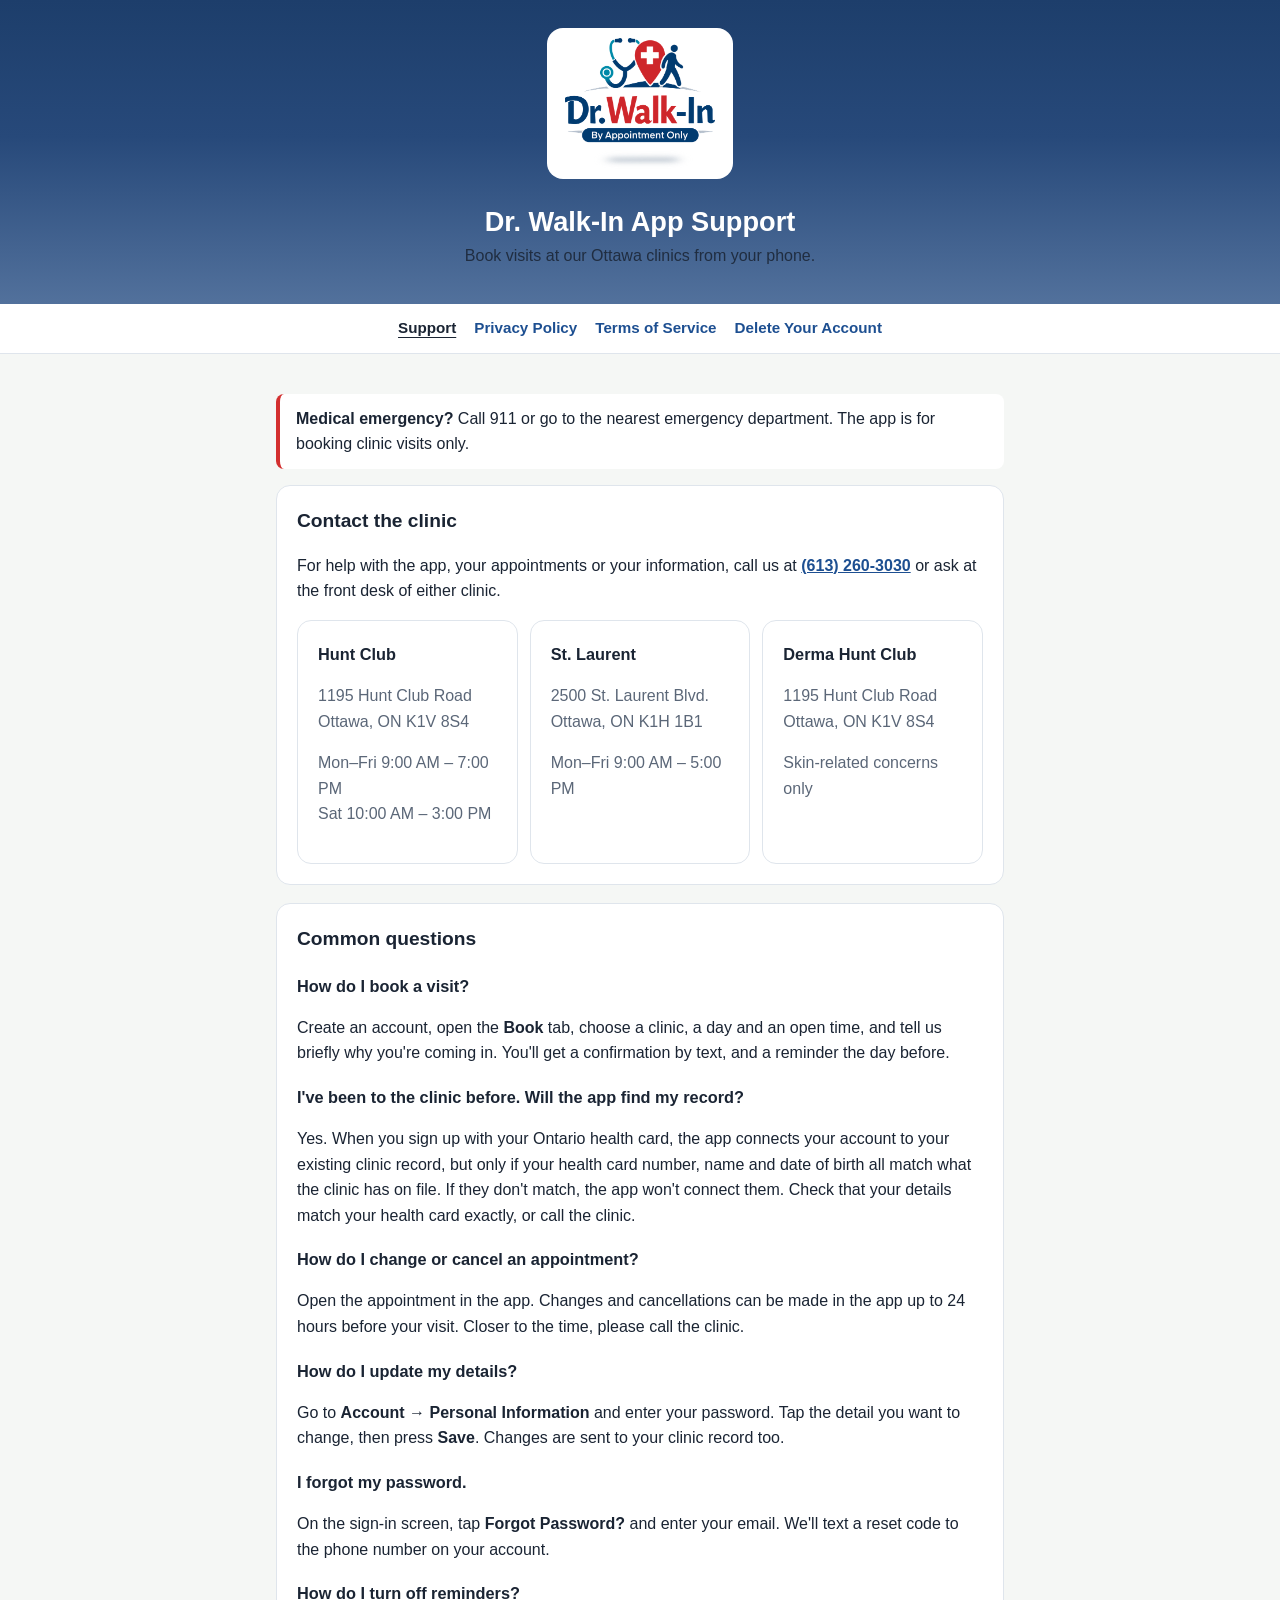
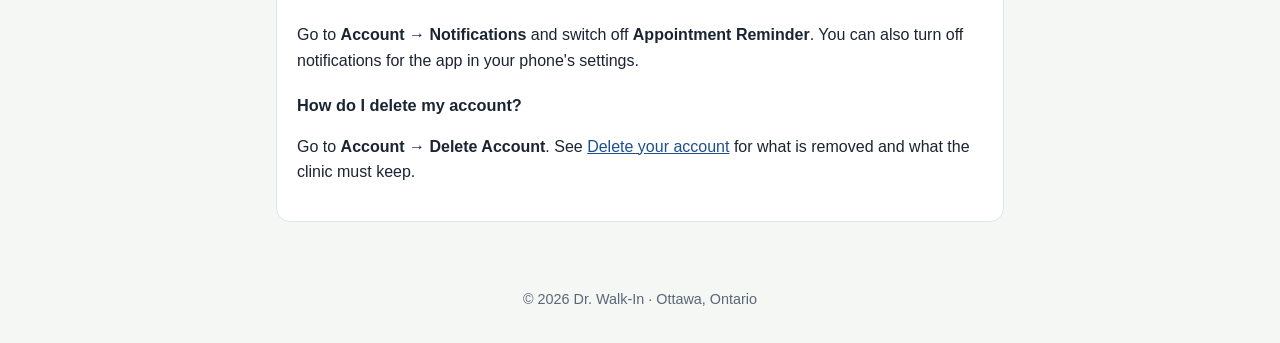
==== index.html @ 5c7dd504 "Add the store listing kit, public web pages, and accurate legal text store/: App Store Connect and G" ====
<!doctype html>
<html lang="en">
<head>
  <meta charset="utf-8">
  <meta name="viewport" content="width=device-width, initial-scale=1">
  <title>Dr. Walk-In App Support</title>
  <meta name="description" content="Help with the Dr. Walk-In app: booking, your account, and contacting the clinic.">
  <link rel="icon" href="favicon.png">
  <link rel="stylesheet" href="style.css">
</head>
<body>
  <header>
    <div class="brand"><img src="logo.png" alt="Dr. Walk-In, by appointment only"></div>
    <h1>Dr. Walk-In App Support</h1>
    <p>Book visits at our Ottawa clinics from your phone.</p>
  </header>
  <nav>
    <a href="index.html" aria-current="page">Support</a>
    <a href="privacy.html">Privacy Policy</a>
    <a href="terms.html">Terms of Service</a>
    <a href="delete-account.html">Delete Your Account</a>
  </nav>
  <main>
    <div class="callout">
      <strong>Medical emergency?</strong> Call 911 or go to the nearest emergency department. The app is for booking clinic visits only.
    </div>

    <div class="card">
      <h2>Contact the clinic</h2>
      <p>For help with the app, your appointments or your information, call us at <a href="tel:+16132603030"><strong>(613) 260-3030</strong></a> or ask at the front desk of either clinic.</p>
      <div class="locations">
        <div class="card">
          <h3>Hunt Club</h3>
          <p class="muted">1195 Hunt Club Road<br>Ottawa, ON K1V 8S4</p>
          <p class="muted">Mon–Fri 9:00 AM – 7:00 PM<br>Sat 10:00 AM – 3:00 PM</p>
        </div>
        <div class="card">
          <h3>St. Laurent</h3>
          <p class="muted">2500 St. Laurent Blvd.<br>Ottawa, ON K1H 1B1</p>
          <p class="muted">Mon–Fri 9:00 AM – 5:00 PM</p>
        </div>
        <div class="card">
          <h3>Derma Hunt Club</h3>
          <p class="muted">1195 Hunt Club Road<br>Ottawa, ON K1V 8S4</p>
          <p class="muted">Skin-related concerns only</p>
        </div>
      </div>
    </div>

    <div class="card">
      <h2>Common questions</h2>

      <h3>How do I book a visit?</h3>
      <p>Create an account, open the <strong>Book</strong> tab, choose a clinic, a day and an open time, and tell us briefly why you're coming in. You'll get a confirmation by text, and a reminder the day before.</p>

      <h3>I've been to the clinic before. Will the app find my record?</h3>
      <p>Yes. When you sign up with your Ontario health card, the app connects your account to your existing clinic record, but only if your health card number, name and date of birth all match what the clinic has on file. If they don't match, the app won't connect them. Check that your details match your health card exactly, or call the clinic.</p>

      <h3>How do I change or cancel an appointment?</h3>
      <p>Open the appointment in the app. Changes and cancellations can be made in the app up to 24 hours before your visit. Closer to the time, please call the clinic.</p>

      <h3>How do I update my details?</h3>
      <p>Go to <strong>Account → Personal Information</strong> and enter your password. Tap the detail you want to change, then press <strong>Save</strong>. Changes are sent to your clinic record too.</p>

      <h3>I forgot my password.</h3>
      <p>On the sign-in screen, tap <strong>Forgot Password?</strong> and enter your email. We'll text a reset code to the phone number on your account.</p>

      <h3>How do I turn off reminders?</h3>
      <p>Go to <strong>Account → Notifications</strong> and switch off <strong>Appointment Reminder</strong>. You can also turn off notifications for the app in your phone's settings.</p>

      <h3>How do I delete my account?</h3>
      <p>Go to <strong>Account → Delete Account</strong>. See <a href="delete-account.html">Delete your account</a> for what is removed and what the clinic must keep.</p>
    </div>
  </main>
  <footer>© 2026 Dr. Walk-In · Ottawa, Ontario</footer>
</body>
</html>
---- style.css ----
:root {
  --navy: #1d3e6b;
  --navy-soft: #27497a;
  --red: #d32f2f;
  --text: #1a2433;
  --muted: #5b6778;
  --line: #dfe5ec;
  --page: #f5f7f5;
  --card: #ffffff;
  --link: #1d4f91;
}

@media (prefers-color-scheme: dark) {
  :root {
    --text: #e8edf3;
    --muted: #a7b3c2;
    --line: #2c3a4d;
    --page: #0f1722;
    --card: #162131;
    --link: #8fb8ee;
  }
}

* { box-sizing: border-box; }

html { -webkit-text-size-adjust: 100%; }

body {
  margin: 0;
  background: var(--page);
  color: var(--text);
  font-family: -apple-system, BlinkMacSystemFont, "Segoe UI", Roboto, "Helvetica Neue", Arial, sans-serif;
  font-size: 16px;
  line-height: 1.6;
}

header {
  background: linear-gradient(180deg, #1d3e6b 0%, #27497a 45%, #52719c 100%);
  color: #fff;
  padding: 28px 16px 36px;
  text-align: center;
}

header .brand {
  display: inline-block;
  background: #fff;
  border-radius: 16px;
  padding: 10px 18px;
}

header .brand img { display: block; width: 150px; height: auto; }

header h1 { margin: 18px 0 4px; font-size: 1.7rem; line-height: 1.25; }
header p { margin: 0; opacity: 0.85; }

nav {
  display: flex;
  flex-wrap: wrap;
  justify-content: center;
  gap: 6px 18px;
  padding: 12px 16px;
  background: var(--card);
  border-bottom: 1px solid var(--line);
  font-size: 0.95rem;
}

nav a { color: var(--link); text-decoration: none; font-weight: 600; }
nav a[aria-current="page"] { color: var(--text); text-decoration: underline; text-underline-offset: 4px; }

main {
  max-width: 760px;
  margin: 0 auto;
  padding: 24px 16px 48px;
}

.card {
  background: var(--card);
  border: 1px solid var(--line);
  border-radius: 14px;
  padding: 20px;
  margin-bottom: 18px;
}

h2 { font-size: 1.2rem; margin: 28px 0 8px; color: var(--text); }
.card h2:first-child { margin-top: 0; }
h3 { font-size: 1.02rem; margin: 18px 0 4px; }

p, li { color: var(--text); }
.muted { color: var(--muted); }
.updated { color: var(--muted); font-style: italic; margin-top: 0; }

a { color: var(--link); }

ul, ol { padding-left: 1.3rem; }
li { margin: 4px 0; }

.callout {
  border-left: 4px solid var(--red);
  background: var(--card);
  padding: 12px 16px;
  border-radius: 8px;
  margin: 16px 0;
}

.locations { display: grid; grid-template-columns: repeat(auto-fit, minmax(220px, 1fr)); gap: 12px; }
.locations .card { margin: 0; }
.locations h3 { margin-top: 0; }

footer {
  text-align: center;
  color: var(--muted);
  font-size: 0.9rem;
  padding: 0 16px 32px;
}
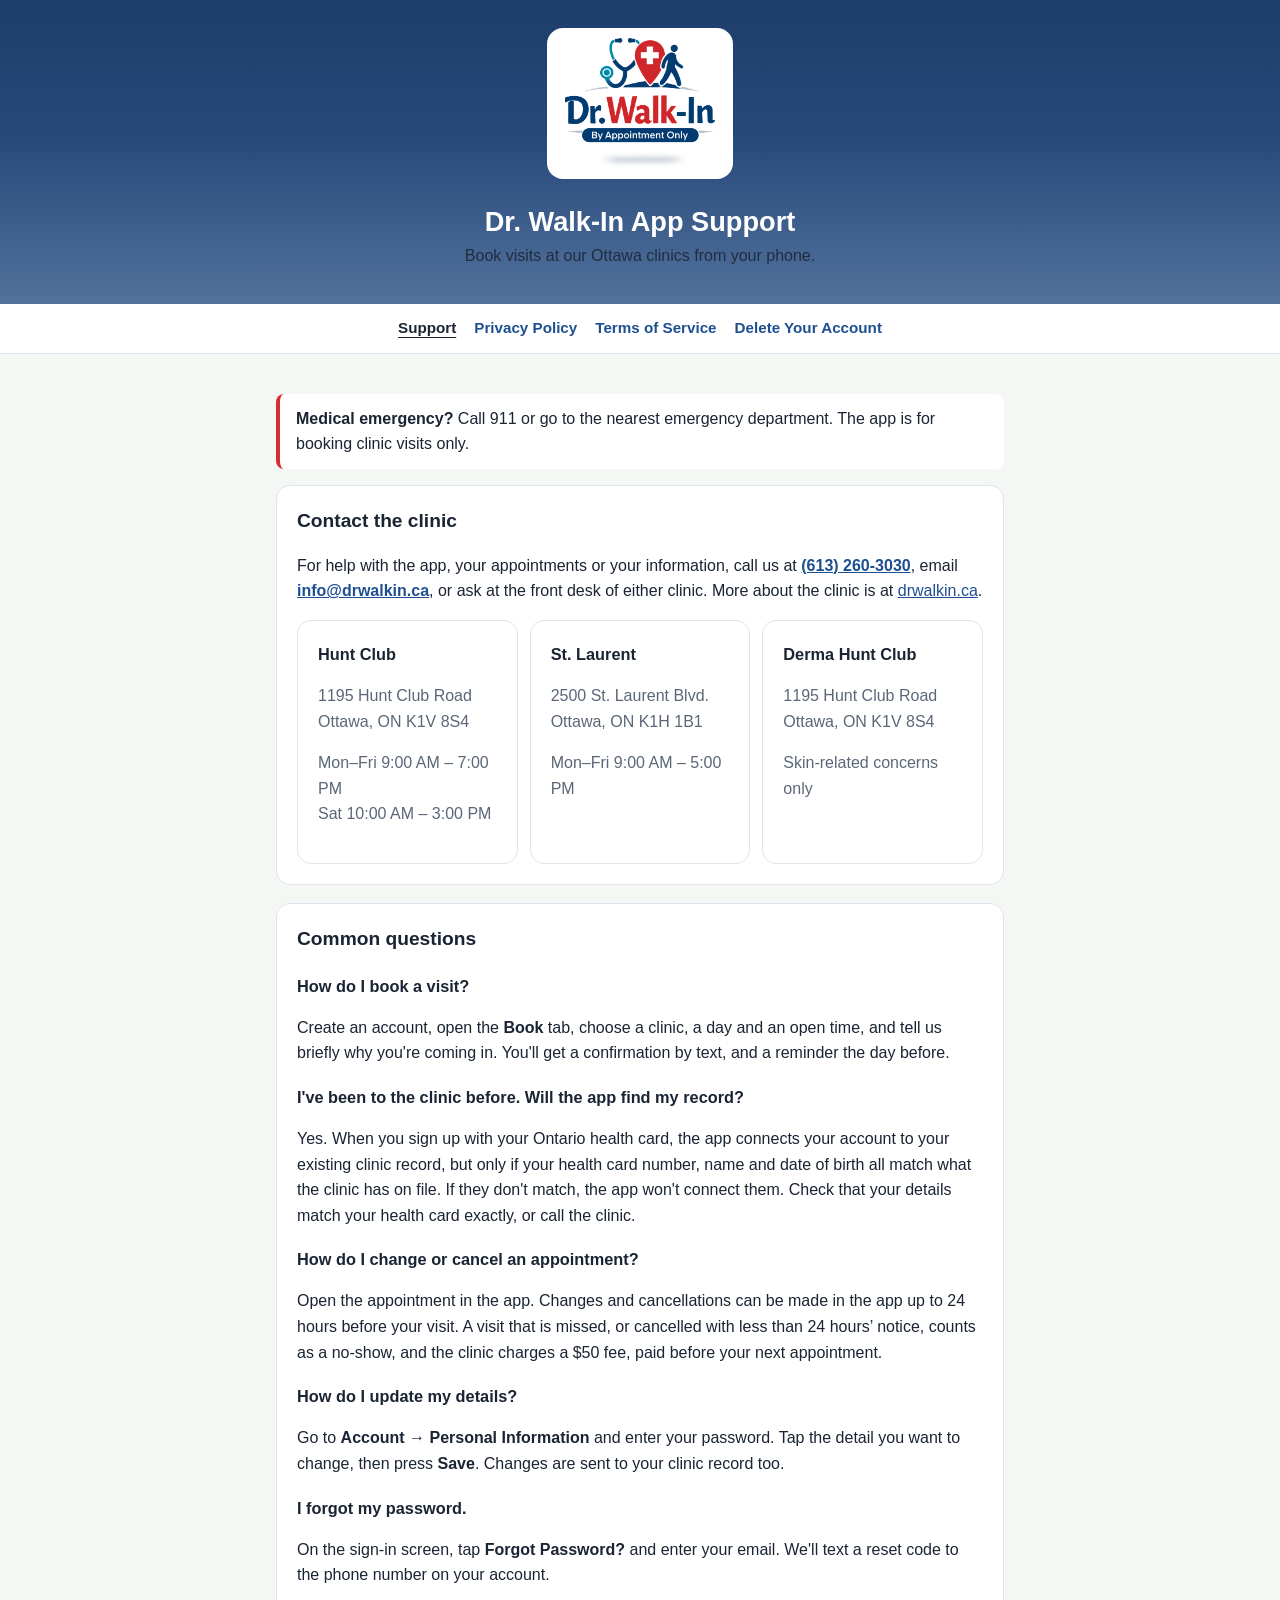
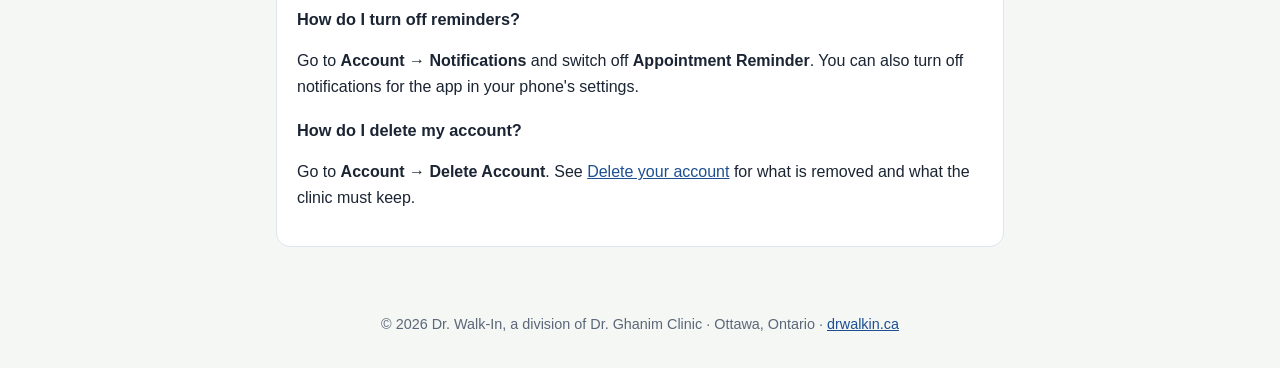
==== commit edbf1a56: "Use the clinic's own details from drwalkin.ca Contact email info@drwalkin.ca and "Dr. Walk-In, a div" ====
--- a/index.html
+++ b/index.html
@@ -27,7 +27,7 @@
 
     <div class="card">
       <h2>Contact the clinic</h2>
-      <p>For help with the app, your appointments or your information, call us at <a href="tel:+16132603030"><strong>(613) 260-3030</strong></a> or ask at the front desk of either clinic.</p>
+      <p>For help with the app, your appointments or your information, call us at <a href="tel:+16132603030"><strong>(613) 260-3030</strong></a>, email <a href="mailto:info@drwalkin.ca"><strong>info@drwalkin.ca</strong></a>, or ask at the front desk of either clinic. More about the clinic is at <a href="https://drwalkin.ca">drwalkin.ca</a>.</p>
       <div class="locations">
         <div class="card">
           <h3>Hunt Club</h3>
@@ -57,7 +57,7 @@
       <p>Yes. When you sign up with your Ontario health card, the app connects your account to your existing clinic record, but only if your health card number, name and date of birth all match what the clinic has on file. If they don't match, the app won't connect them. Check that your details match your health card exactly, or call the clinic.</p>
 
       <h3>How do I change or cancel an appointment?</h3>
-      <p>Open the appointment in the app. Changes and cancellations can be made in the app up to 24 hours before your visit. Closer to the time, please call the clinic.</p>
+      <p>Open the appointment in the app. Changes and cancellations can be made in the app up to 24 hours before your visit. A visit that is missed, or cancelled with less than 24 hours’ notice, counts as a no-show, and the clinic charges a $50 fee, paid before your next appointment.</p>
 
       <h3>How do I update my details?</h3>
       <p>Go to <strong>Account → Personal Information</strong> and enter your password. Tap the detail you want to change, then press <strong>Save</strong>. Changes are sent to your clinic record too.</p>
@@ -72,6 +72,6 @@
       <p>Go to <strong>Account → Delete Account</strong>. See <a href="delete-account.html">Delete your account</a> for what is removed and what the clinic must keep.</p>
     </div>
   </main>
-  <footer>© 2026 Dr. Walk-In · Ottawa, Ontario</footer>
+  <footer>© 2026 Dr. Walk-In, a division of Dr. Ghanim Clinic · Ottawa, Ontario · <a href="https://drwalkin.ca">drwalkin.ca</a></footer>
 </body>
 </html>
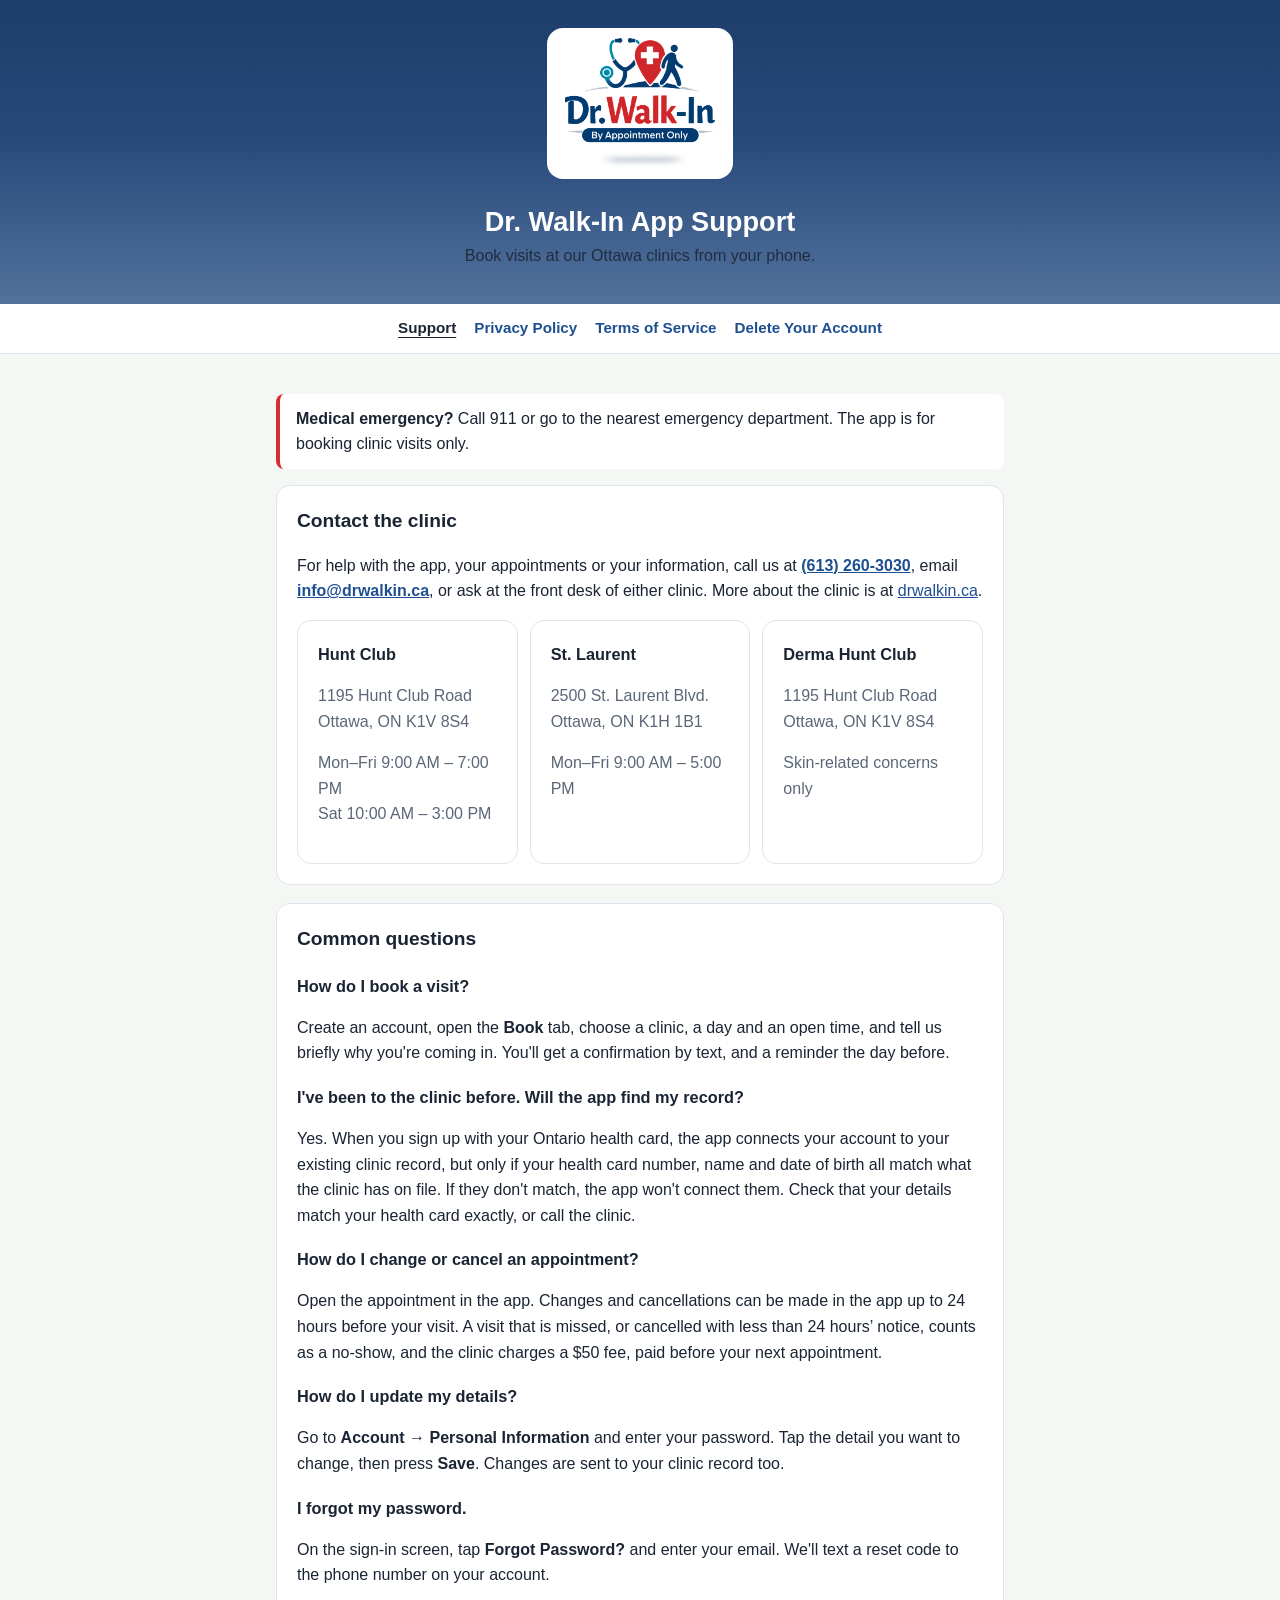
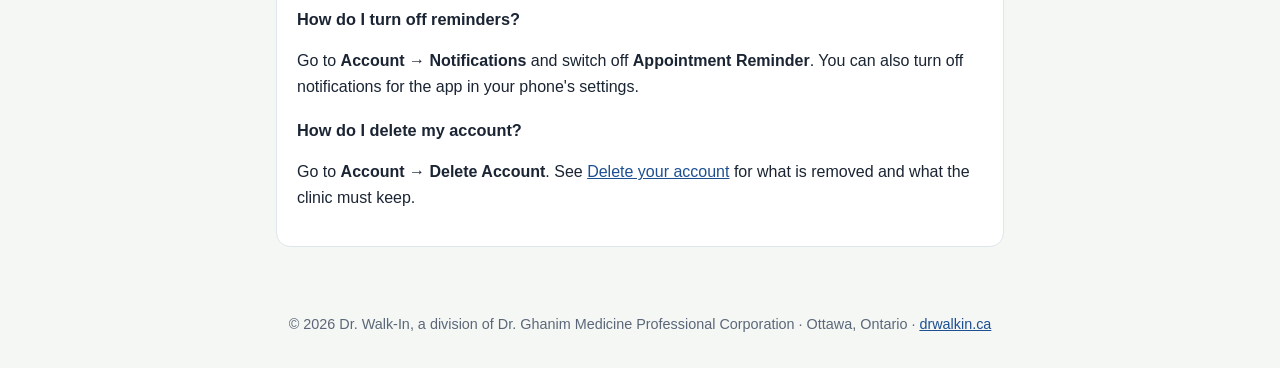
==== commit cc0b447c: "Use the clinic's legal name, and add the Apple and D-U-N-S guide Dr. Ghanim Medicine Professional Co" ====
--- a/index.html
+++ b/index.html
@@ -72,6 +72,6 @@
       <p>Go to <strong>Account → Delete Account</strong>. See <a href="delete-account.html">Delete your account</a> for what is removed and what the clinic must keep.</p>
     </div>
   </main>
-  <footer>© 2026 Dr. Walk-In, a division of Dr. Ghanim Clinic · Ottawa, Ontario · <a href="https://drwalkin.ca">drwalkin.ca</a></footer>
+  <footer>© 2026 Dr. Walk-In, a division of Dr. Ghanim Medicine Professional Corporation · Ottawa, Ontario · <a href="https://drwalkin.ca">drwalkin.ca</a></footer>
 </body>
 </html>
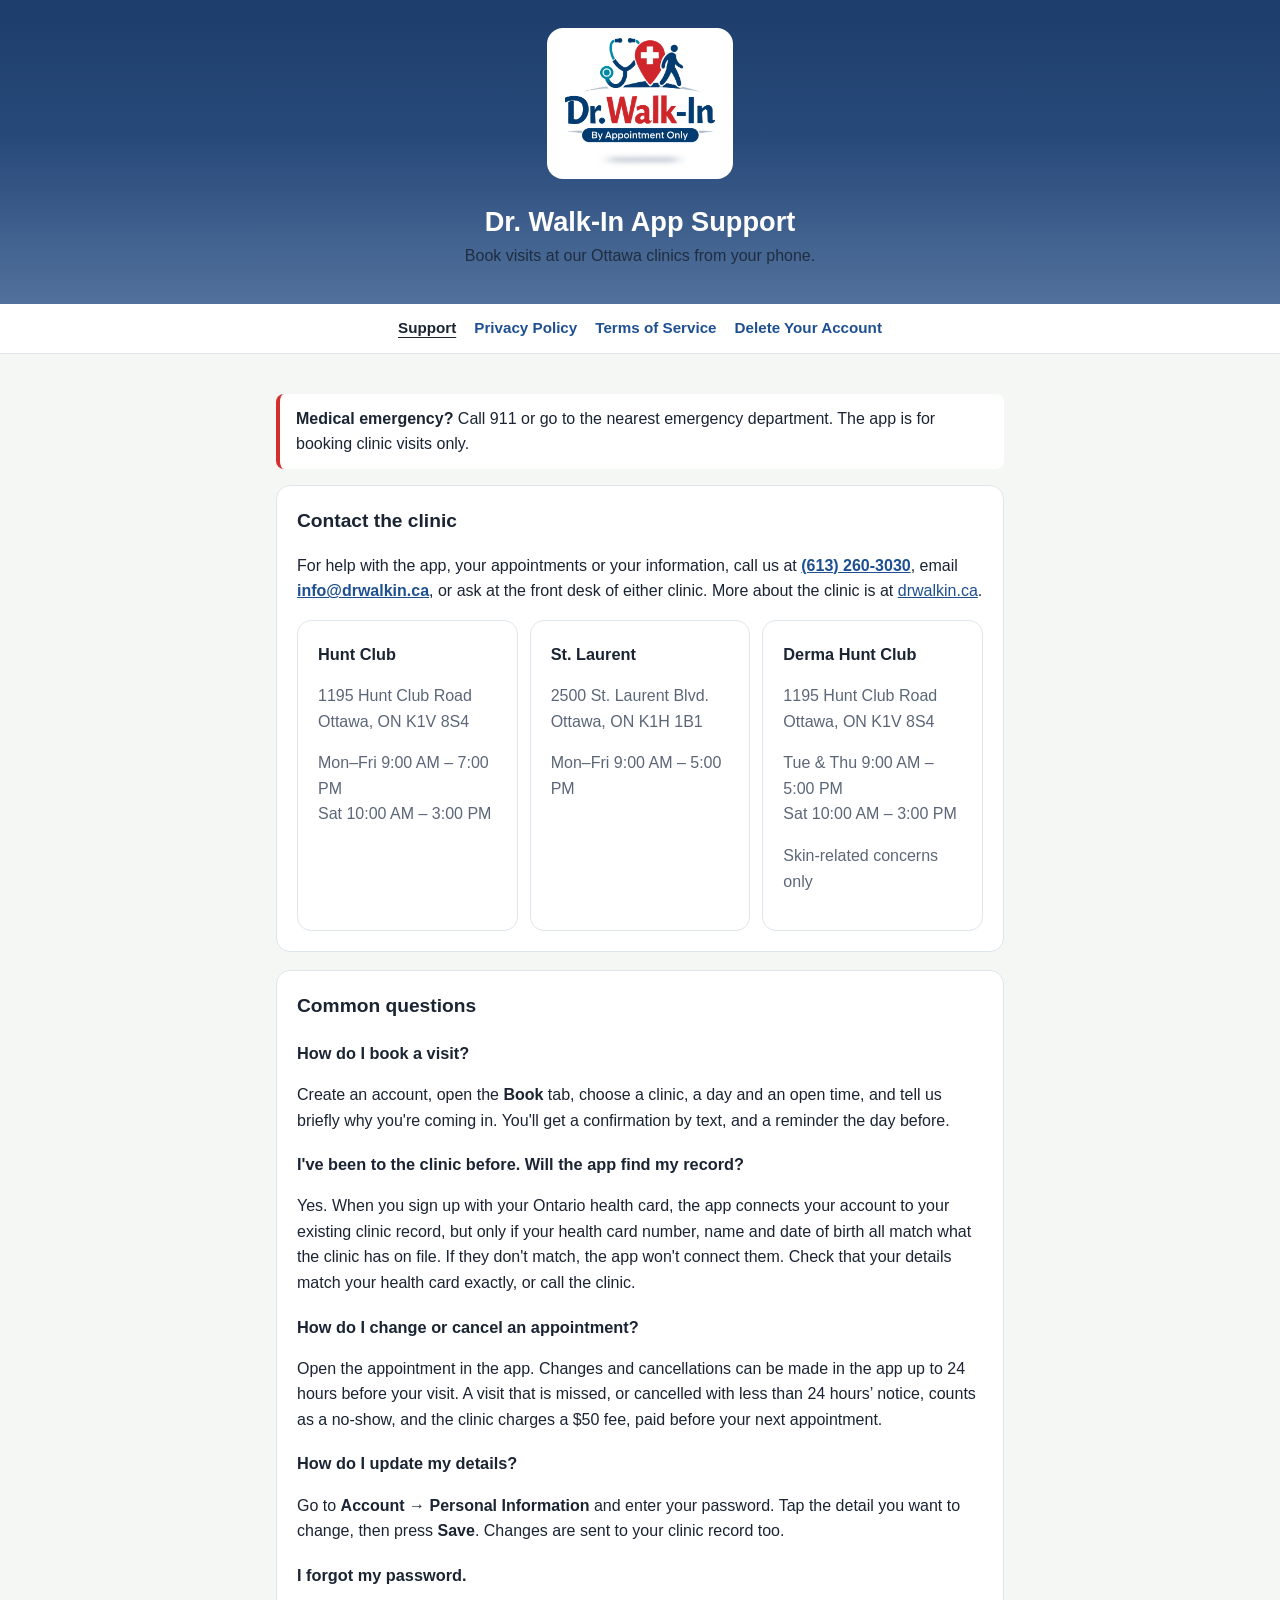
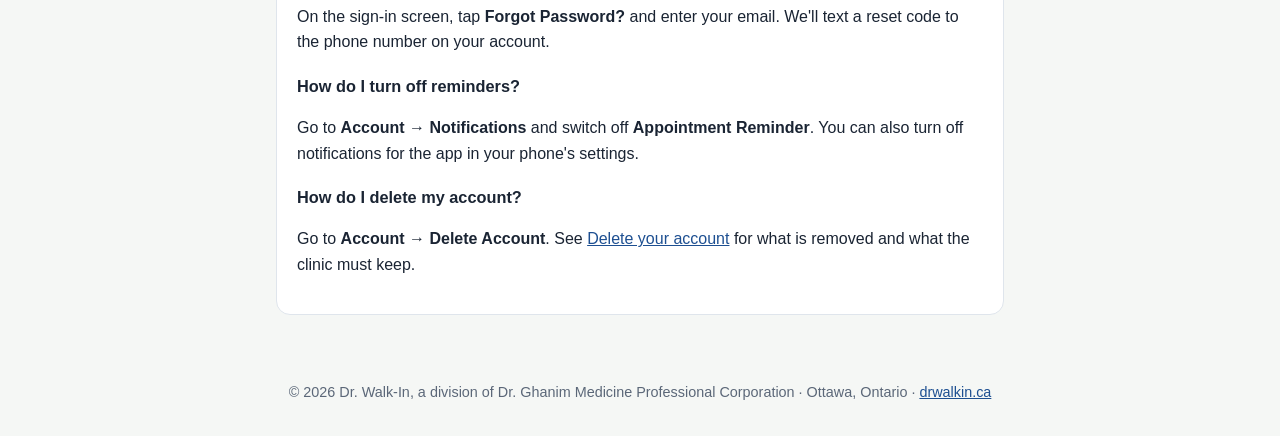
==== commit 3df9d836: "Set Derma to Tuesday and Thursday 9-5 and Saturday 10-3 The clinic confirmed Derma runs the same day" ====
--- a/index.html
+++ b/index.html
@@ -42,6 +42,7 @@
         <div class="card">
           <h3>Derma Hunt Club</h3>
           <p class="muted">1195 Hunt Club Road<br>Ottawa, ON K1V 8S4</p>
+          <p class="muted">Tue &amp; Thu 9:00 AM – 5:00 PM<br>Sat 10:00 AM – 3:00 PM</p>
           <p class="muted">Skin-related concerns only</p>
         </div>
       </div>
